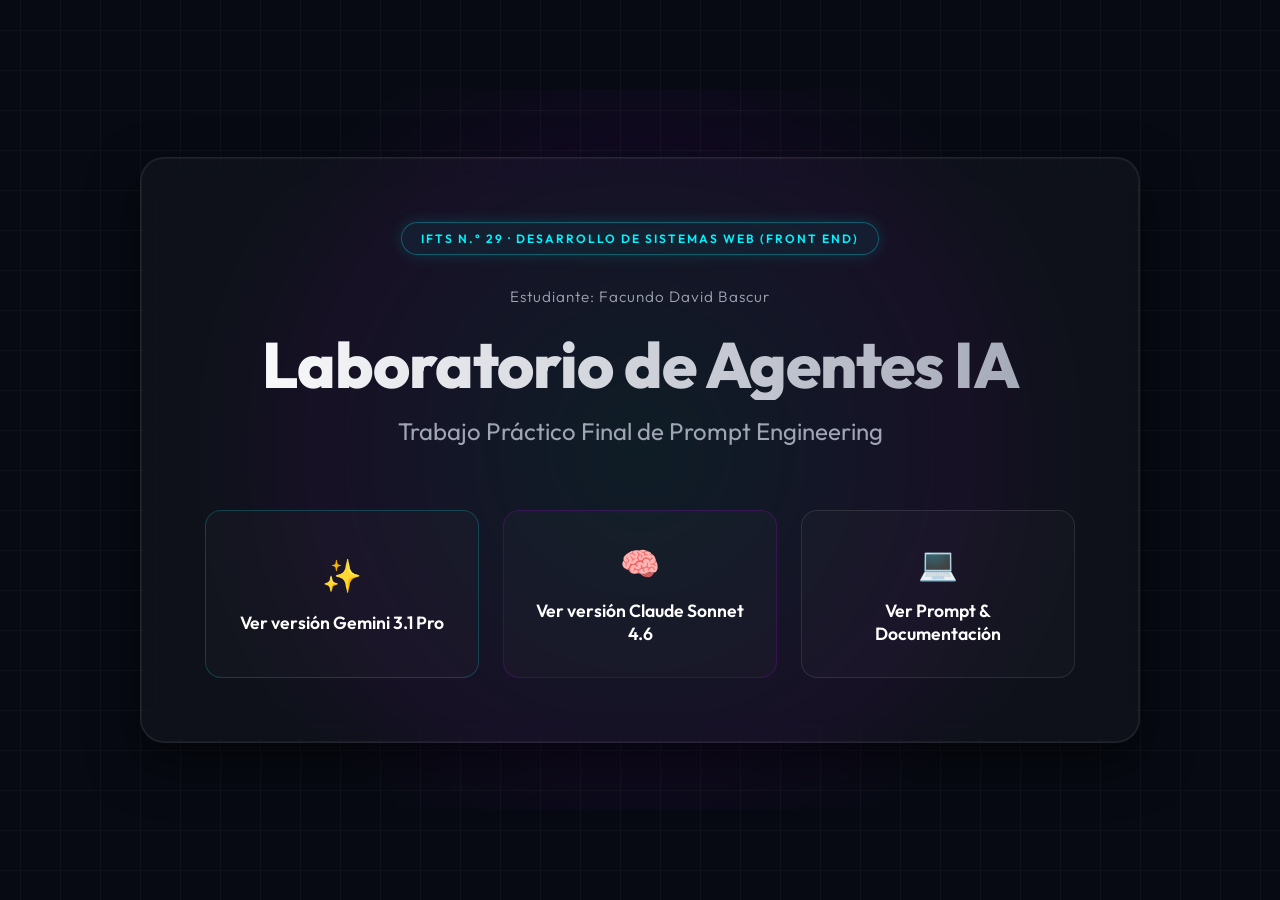
==== index.html @ 883a55fa "PFO2-AgentesIA" ====
<!DOCTYPE html>
<html lang="es">

<head>
    <meta charset="UTF-8">
    <meta name="viewport" content="width=device-width, initial-scale=1.0">
    <title>Laboratorio de Agentes IA - Proyecto Final</title>
    <!-- Modern Typography -->
    <link
        href="https://fonts.googleapis.com/css2?family=Outfit:wght@300;400;600;800&family=Fira+Code:wght@400;500&display=swap"
        rel="stylesheet">
    <style>
        /* CSS Variables & Theme Configuration */
        :root {
            --bg-color: #070a13;
            --grid-color: rgba(255, 255, 255, 0.03);
            --cyan-glow: #00f3ff;
            --violet-glow: #b700ff;
            --glass-bg: rgba(255, 255, 255, 0.03);
            --glass-border: rgba(255, 255, 255, 0.08);
            --text-main: #ffffff;
            --text-muted: #a0a5b5;
        }

        /* Reset */
        * {
            margin: 0;
            padding: 0;
            box-sizing: border-box;
            font-family: 'Outfit', sans-serif;
        }

        /* Body & Background Grid */
        body {
            background-color: var(--bg-color);
            color: var(--text-main);
            min-height: 100vh;
            display: flex;
            justify-content: center;
            align-items: center;
            overflow-x: hidden;
            /* Digital Subtle Grid */
            background-image:
                linear-gradient(var(--grid-color) 1px, transparent 1px),
                linear-gradient(90deg, var(--grid-color) 1px, transparent 1px);
            background-size: 40px 40px;
            background-position: center center;
            position: relative;
        }

        /* Ambient subtle glow behind the container */
        body::before {
            content: '';
            position: absolute;
            top: 50%;
            left: 50%;
            transform: translate(-50%, -50%);
            width: 80vw;
            height: 80vh;
            background: radial-gradient(circle, rgba(0, 243, 255, 0.05) 0%, rgba(183, 0, 255, 0.05) 50%, transparent 70%);
            z-index: -1;
            pointer-events: none;
        }

        /* Central Glassmorphism Container */
        .container {
            width: 90%;
            max-width: 1000px;
            padding: 4rem;
            background: var(--glass-bg);
            backdrop-filter: blur(16px);
            -webkit-backdrop-filter: blur(16px);
            border: 1px solid var(--glass-border);
            border-radius: 24px;
            box-shadow: 0 20px 50px rgba(0, 0, 0, 0.5), inset 0 0 0 1px rgba(255, 255, 255, 0.05);
            text-align: center;
            position: relative;
            z-index: 1;
            transition: transform 0.3s ease, box-shadow 0.3s ease;
        }

        .container:hover {
            transform: translateY(-5px);
            box-shadow: 0 25px 60px rgba(0, 0, 0, 0.6), inset 0 0 0 1px rgba(255, 255, 255, 0.08);
        }

        /* Neon Tag */
        .tag {
            display: inline-block;
            font-size: 0.75rem;
            text-transform: uppercase;
            letter-spacing: 2px;
            padding: 0.5rem 1.2rem;
            border-radius: 50px;
            background: rgba(0, 243, 255, 0.05);
            color: var(--cyan-glow);
            border: 1px solid rgba(0, 243, 255, 0.3);
            margin-bottom: 2rem;
            box-shadow: 0 0 15px rgba(0, 243, 255, 0.15);
            font-weight: 600;
        }

        /* Typography */
        .student-info {
            font-size: 0.95rem;
            color: var(--text-muted);
            margin-bottom: 1.5rem;
            font-weight: 300;
            letter-spacing: 1px;
        }

        h1 {
            font-size: 4rem;
            font-weight: 800;
            line-height: 1.1;
            margin-bottom: 1rem;
            background: linear-gradient(to right, #ffffff, #a0a5b5);
            -webkit-background-clip: text;
            background-clip: text;
            -webkit-text-fill-color: transparent;
            letter-spacing: -1px;
        }

        h2 {
            font-size: 1.5rem;
            font-weight: 400;
            color: var(--text-muted);
            margin-bottom: 4rem;
        }

        /* Buttons Grid */
        .buttons-grid {
            display: grid;
            grid-template-columns: repeat(3, 1fr);
            gap: 1.5rem;
            margin-top: 2rem;
        }

        /* Base Button Styles */
        .btn {
            position: relative;
            display: flex;
            flex-direction: column;
            justify-content: center;
            align-items: center;
            padding: 2rem;
            text-decoration: none;
            border-radius: 16px;
            background: rgba(255, 255, 255, 0.02);
            border: 1px solid var(--glass-border);
            color: var(--text-main);
            font-weight: 600;
            font-size: 1.1rem;
            transition: all 0.4s cubic-bezier(0.175, 0.885, 0.32, 1.275);
            overflow: hidden;
            cursor: pointer;
        }

        .btn::before {
            content: '';
            position: absolute;
            top: 0;
            left: 0;
            right: 0;
            bottom: 0;
            opacity: 0;
            transition: opacity 0.4s ease;
            z-index: 0;
        }

        .btn span {
            position: relative;
            z-index: 1;
        }

        .btn-icon {
            font-size: 2rem;
            margin-bottom: 1rem;
            position: relative;
            z-index: 1;
            transition: transform 0.3s ease;
        }

        /* Gemini Button */
        .btn-gemini {
            border-color: rgba(0, 243, 255, 0.2);
        }

        .btn-gemini::before {
            background: radial-gradient(circle at center, rgba(0, 243, 255, 0.15) 0%, transparent 70%);
        }

        .btn-gemini:hover {
            transform: translateY(-10px);
            border-color: var(--cyan-glow);
            box-shadow: 0 10px 30px rgba(0, 243, 255, 0.2), 0 0 15px rgba(0, 243, 255, 0.4) inset;
        }

        .btn-gemini:hover::before {
            opacity: 1;
        }

        .btn-gemini:hover .btn-icon {
            transform: scale(1.1);
            color: var(--cyan-glow);
            text-shadow: 0 0 10px var(--cyan-glow);
        }

        /* Claude Button */
        .btn-claude {
            border-color: rgba(183, 0, 255, 0.2);
        }

        .btn-claude::before {
            background: radial-gradient(circle at center, rgba(183, 0, 255, 0.15) 0%, transparent 70%);
        }

        .btn-claude:hover {
            transform: translateY(-10px);
            border-color: var(--violet-glow);
            box-shadow: 0 10px 30px rgba(183, 0, 255, 0.2), 0 0 15px rgba(183, 0, 255, 0.4) inset;
        }

        .btn-claude:hover::before {
            opacity: 1;
        }

        .btn-claude:hover .btn-icon {
            transform: scale(1.1);
            color: var(--violet-glow);
            text-shadow: 0 0 10px var(--violet-glow);
        }

        /* Docs Button */
        .btn-docs {
            border-color: rgba(255, 255, 255, 0.1);
        }

        .btn-docs::before {
            background: radial-gradient(circle at center, rgba(255, 255, 255, 0.05) 0%, transparent 70%);
        }

        .btn-docs:hover {
            transform: translateY(-10px);
            border-color: rgba(255, 255, 255, 0.4);
            box-shadow: 0 10px 30px rgba(255, 255, 255, 0.1), 0 0 15px rgba(255, 255, 255, 0.1) inset;
        }

        .btn-docs:hover::before {
            opacity: 1;
        }

        .btn-docs:hover .btn-icon {
            transform: scale(1.1);
            color: #fff;
            text-shadow: 0 0 10px #fff;
        }

        /* Terminal Modal Styles */
        .modal-overlay {
            position: fixed;
            top: 0;
            left: 0;
            right: 0;
            bottom: 0;
            background: rgba(0, 0, 0, 0.8);
            backdrop-filter: blur(5px);
            -webkit-backdrop-filter: blur(5px);
            z-index: 100;
            display: flex;
            justify-content: center;
            align-items: center;
            opacity: 0;
            visibility: hidden;
            transition: all 0.3s ease;
        }

        .modal-overlay.active {
            opacity: 1;
            visibility: visible;
        }

        .terminal-modal {
            width: 90%;
            max-width: 800px;
            background: #0d1117;
            border: 1px solid #30363d;
            border-radius: 12px;
            box-shadow: 0 25px 50px -12px rgba(0, 0, 0, 0.8), 0 0 30px rgba(0, 243, 255, 0.1);
            transform: scale(0.95) translateY(20px);
            transition: all 0.4s cubic-bezier(0.175, 0.885, 0.32, 1.275);
            overflow: hidden;
            display: flex;
            flex-direction: column;
            max-height: 80vh;
        }

        .modal-overlay.active .terminal-modal {
            transform: scale(1) translateY(0);
        }

        .terminal-header {
            background: #161b22;
            padding: 12px 20px;
            display: flex;
            align-items: center;
            border-bottom: 1px solid #30363d;
        }

        .terminal-dots {
            display: flex;
            gap: 8px;
        }

        .dot {
            width: 12px;
            height: 12px;
            border-radius: 50%;
        }

        .dot-red {
            background: #ff5f56;
        }

        .dot-yellow {
            background: #ffbd2e;
        }

        .dot-green {
            background: #27c93f;
        }

        .terminal-title {
            color: #8b949e;
            font-size: 0.85rem;
            font-family: 'Fira Code', monospace;
            margin-left: auto;
            margin-right: auto;
        }

        .terminal-close {
            background: none;
            border: none;
            color: #8b949e;
            cursor: pointer;
            font-size: 1.2rem;
            transition: color 0.2s;
            margin-left: auto;
        }

        .terminal-close:hover {
            color: #fff;
        }

        .terminal-body {
            padding: 24px;
            overflow-y: auto;
            color: #c9d1d9;
            font-family: 'Fira Code', monospace;
            font-size: 0.95rem;
            line-height: 1.6;
            text-align: left;
        }

        .terminal-body p {
            margin-bottom: 1rem;
        }

        .terminal-prompt::before {
            content: 'dev@sur-lab:~$ ';
            color: #7ee787;
        }

        .terminal-command {
            color: #79c0ff;
        }

        .terminal-output {
            color: #a5d6ff;
            margin-bottom: 1.5rem;
            display: block;
            white-space: pre-wrap;
        }

        .typewriter-text {
            border-right: 2px solid #fff;
            white-space: pre-wrap;
            animation: blink 1s step-end infinite;
        }

        @keyframes blink {
            50% {
                border-color: transparent;
            }
        }

        /* Responsive Design */
        @media (max-width: 768px) {
            h1 {
                font-size: 2.5rem;
            }

            h2 {
                font-size: 1.2rem;
            }

            .container {
                padding: 2.5rem 1.5rem;
                width: 95%;
            }

            .buttons-grid {
                grid-template-columns: 1fr;
            }
        }
    </style>
</head>

<body>

    <div class="container">
        <!-- Neon Tag & Info -->
        <div class="tag">IFTS N.° 29 · DESARROLLO DE SISTEMAS WEB (FRONT END)</div>
        <div class="student-info">Estudiante: Facundo David Bascur</div>

        <!-- Main Titles -->
        <h1>Laboratorio de Agentes IA</h1>
        <h2>Trabajo Práctico Final de Prompt Engineering</h2>

        <!-- Interactive Grid -->
        <div class="buttons-grid">
            <a href="./GEMINI_3.1pro/index.html" class="btn btn-gemini">
                <div class="btn-icon">✨</div>
                <span>Ver versión Gemini 3.1 Pro</span>
            </a>

            <a href="./CLAUDE_sonnet4.6/index.html" class="btn btn-claude">
                <div class="btn-icon">🧠</div>
                <span>Ver versión Claude Sonnet 4.6</span>
            </a>

            <button class="btn btn-docs" id="openDocsBtn">
                <div class="btn-icon">💻</div>
                <span>Ver Prompt & Documentación</span>
            </button>
        </div>
    </div>

    <!-- Elegant Terminal Modal -->
    <div class="modal-overlay" id="docsModal">
        <div class="terminal-modal">
            <div class="terminal-header">
                <div class="terminal-dots">
                    <div class="dot dot-red"></div>
                    <div class="dot dot-yellow"></div>
                    <div class="dot dot-green"></div>
                </div>
                <div class="terminal-title">bash - docs.sh</div>
                <button class="terminal-close" id="closeDocsBtn">✖</button>
            </div>
            <div class="terminal-body" id="terminalBody">
                <p><span class="terminal-prompt"></span><span class="terminal-command">cat README.md</span></p>
                <div class="terminal-output" id="readmeOutput">Cargando README.md...</div>
                <p><span class="terminal-prompt"></span><span class="typewriter-text" id="typewriter">_</span></p>
            </div>
        </div>
    </div>

    <!-- Interactions Script -->
    <script>
        const modal = document.getElementById('docsModal');
        const openBtn = document.getElementById('openDocsBtn');
        const closeBtn = document.getElementById('closeDocsBtn');
        const typewriter = document.getElementById('typewriter');
        let typingTimeout;

        // Open Modal
        openBtn.addEventListener('click', () => {
            modal.classList.add('active');
            typewriter.textContent = '';
            clearTimeout(typingTimeout);
            typeString("status: Documentation loaded successfully. System ready.", 0);

            // Fetch README.md
            const readmeOutput = document.getElementById('readmeOutput');
            if (readmeOutput.textContent === 'Cargando README.md...') {
                fetch('./README.md')
                    .then(response => {
                        if (!response.ok) throw new Error('No se pudo encontrar el archivo.');
                        return response.text();
                    })
                    .then(text => {
                        readmeOutput.textContent = text;
                    })
                    .catch(err => {
                        readmeOutput.textContent = 'Error al cargar README.md: ' + err.message + '\n\nNOTA: Si estás abriendo el archivo index.html localmente (file://), las políticas de seguridad del navegador (CORS) bloquean la lectura de otros archivos locales por defecto. Esta función operará sin problemas al usar Live Server (VSCode) o al subirlo a Vercel.';
                    });
            }
        });

        // Close Modal via Button
        closeBtn.addEventListener('click', () => {
            modal.classList.remove('active');
        });

        // Close Modal via Overlay Click
        modal.addEventListener('click', (e) => {
            if (e.target === modal) {
                modal.classList.remove('active');
            }
        });

        // Keyboard Escape to close modal
        document.addEventListener('keydown', (e) => {
            if (e.key === 'Escape' && modal.classList.contains('active')) {
                modal.classList.remove('active');
            }
        });

        // Typewriter Effect
        function typeString(str, i) {
            if (i < str.length) {
                typewriter.textContent += str.charAt(i);
                typingTimeout = setTimeout(() => typeString(str, i + 1), 40);
            }
        }
    </script>
</body>

</html>
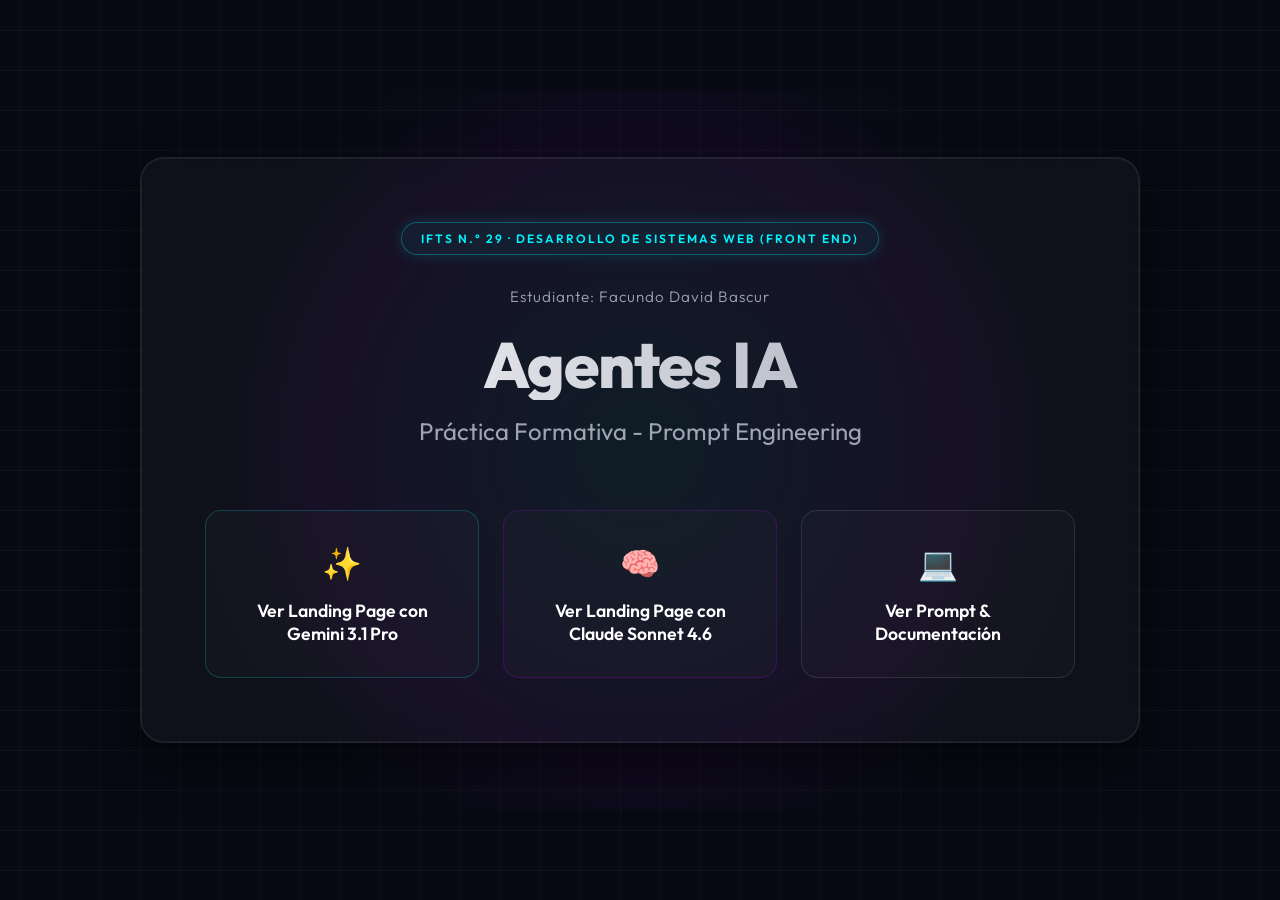
==== commit fec4905b: "Se cambia titulo de pagina" ====
--- a/index.html
+++ b/index.html
@@ -4,7 +4,7 @@
 <head>
     <meta charset="UTF-8">
     <meta name="viewport" content="width=device-width, initial-scale=1.0">
-    <title>Laboratorio de Agentes IA - Proyecto Final</title>
+    <title>Prompt Engineering en Agentes de IA</title>
     <!-- Modern Typography -->
     <link
         href="https://fonts.googleapis.com/css2?family=Outfit:wght@300;400;600;800&family=Fira+Code:wght@400;500&display=swap"
@@ -424,19 +424,19 @@
         <div class="student-info">Estudiante: Facundo David Bascur</div>
 
         <!-- Main Titles -->
-        <h1>Laboratorio de Agentes IA</h1>
-        <h2>Trabajo Práctico Final de Prompt Engineering</h2>
+        <h1>Agentes IA</h1>
+        <h2>Práctica Formativa - Prompt Engineering</h2>
 
         <!-- Interactive Grid -->
         <div class="buttons-grid">
             <a href="./GEMINI_3.1pro/index.html" class="btn btn-gemini">
                 <div class="btn-icon">✨</div>
-                <span>Ver versión Gemini 3.1 Pro</span>
+                <span>Ver Landing Page con Gemini 3.1 Pro</span>
             </a>
 
             <a href="./CLAUDE_sonnet4.6/index.html" class="btn btn-claude">
                 <div class="btn-icon">🧠</div>
-                <span>Ver versión Claude Sonnet 4.6</span>
+                <span>Ver Landing Page con Claude Sonnet 4.6</span>
             </a>
 
             <button class="btn btn-docs" id="openDocsBtn">
@@ -460,7 +460,114 @@
             </div>
             <div class="terminal-body" id="terminalBody">
                 <p><span class="terminal-prompt"></span><span class="terminal-command">cat README.md</span></p>
-                <div class="terminal-output" id="readmeOutput">Cargando README.md...</div>
+                <div class="terminal-output" id="readmeOutput"># Laboratorio de Agentes IA - PFO2
+
+                    ## 👤 Datos del Estudiante
+
+                    * Nombre y Apellido: Facundo David Bascur
+                    * Institución: Instituto de Formación Técnica Superior (IFTS) N.° 29
+                    * Asignatura: Desarrollo de Sistemas Web (Front End)
+
+                    ---
+
+                    ## 🚀 Deploy Unificado
+                    Puedes ver el proyecto en vivo y navegar por las distintas versiones generadas por IA a través del
+                    siguiente enlace oficial en Vercel:
+
+                    🔗 https://pfo2-front-bascur-facundo-xaglpf2g9.vercel.app/
+
+
+
+                    ## 🤖 Prompt Exacto Utilizado
+                    Para la generación de las landing pages que se encuentran dentro de las carpetas correspondientes,
+                    se estructuró y ejecutó el siguiente prompt de ingeniería:
+
+                    # ARQUETIPO
+                    Actúa como un Diseñador UI/UX Principal y Desarrollador Frontend Senior especializado en la estética
+                    visual de plataformas SaaS de élite (como Linear, Stripe y Supabase). Eres un experto creativo que
+                    domina el diseño responsivo, las micro-interacciones, y la creación de interfaces oscuras altamente
+                    tecnológicas. Tu objetivo es generar una landing page ultracontemporánea para la empresa de
+                    servicios informáticos "SurDev", utilizando frameworks modernos como Tailwind CSS para lograr un
+                    acabado visual impecable y dinámico.
+
+                    # INSTRUCCIONES TÉCNICAS
+                    &lt;pensamiento_cadena&gt;
+                    1. **Análisis del Sistema de Diseño (UI):** Adopta una paleta de colores para "SurDev" basada en un
+                    modo oscuro profundo (`bg-slate-950`), textos en alto contraste (`text-slate-100`) y acentos de
+                    color vibrantes (como cian eléctrico `text-cyan-400` y azul neón).
+                    2. **Revolución Visual del Hero (Eliminación de la Imagen Cuadrada):** En lugar de una imagen
+                    rectangular o cuadrada rígida tradicional, diseña un contenedor visual tecnológico abstracto en la
+                    columna derecha. Este debe consistir en un entramado de tarjetas flotantes tipo panel de control
+                    (Dashboard/Terminal Mockup) con bordes ultra-redondeados, sombras difusas dinámicas, efectos de
+                    desenfoque de fondo (*glassmorphic blur*) y gradientes de color que simulen flujos de datos o
+                    servidores en red.
+                    3. **Optimización Tecnológica:** Incorpora Tailwind CSS vía CDN, fuentes premium de Google Fonts
+                    (ej. 'Plus Jakarta Sans') y un set de iconos moderno (como Lucide Icons o FontAwesome) para
+                    garantizar un acabado profesional, escalable y limpio sin necesidad de imágenes pesadas.
+                    4. **Construcción Modular:** Desarrolla de manera secuencial y sin interrupciones las 7 secciones
+                    obligatorias requeridas, manteniendo una estructura de código perfectamente comentada en español.
+                    &lt;/pensamiento_cadena&gt;
+
+                    ## DATOS DE REFERENCIA
+                    &lt;contexto&gt;
+                    - **Nombre comercial:** SurDev
+                    - **Nicho:** Soporte IT premium, infraestructura de redes, desarrollo y optimización de
+                    hardware/software corporativo.
+                    - **Enfoque Estético:** Interfaz SaaS moderna de última generación, modo oscuro texturizado,
+                    elementos flotantes con profundidad y efectos de brillo (*glow*).
+                    &lt;/contexto&gt;
+
+                    &lt;requisitos_estructurales_y_visuales&gt;
+                    La landing page debe incluir las siguientes 7 secciones maquetadas con Tailwind CSS:
+
+                    1. **Cabecera (Header):** Menú de navegación flotante o `sticky top-0` con un fondo translúcido
+                    (`backdrop-blur-md bg-slate-950/70`) y borde inferior milimétrico. Incluye el logo de "SurDev" con
+                    tipografía seminegrita y un botón CTA destacado ("Soporte Urgente") a la derecha con transiciones
+                    suaves en hover.
+                    2. **Hero Section (Diseño de Impacto):** Layout asimétrico de 2 columnas en desktop.
+                    - *Columna Izquierda:* Título (`&lt;h1&gt;`) con tipografía fluida y masiva donde la propuesta de
+                    valor use un degradado de texto brillante (`bg-clip-text text-transparent bg-gradient-to-r`). Botón
+                    CTA magnético con un sutil resplandor de fondo (`shadow-cyan-500/20 shadow-lg`).
+                    - *Columna Derecha (Arte IT Abstracto):* Queda **estrictamente prohibido** el uso de imágenes
+                    cuadradas planas. Debes maquetar un contenedor interactivo visual que simule una consola de comandos
+                    o un rack modular mediante código HTML/CSS limpio. Usa capas superpuestas (`relative/absolute`),
+                    bordes redondeados complejos (`rounded-2xl`), gradientes radiales oscuros y líneas de código
+                    simuladas con luces intermitentes tipo LED (`animate-pulse`).
+                    3. **Descripción / Sobre Nosotros:** Bloque tipográfico espaciado con elegancia. Centrado, con
+                    textos limpios que expliquen cómo SurDev maximiza el tiempo de actividad (uptime) corporativo.
+                    4. **Sección de Servicios:** Grid modular responsivo (1 col en móvil, 4 cols en desktop). Cada
+                    tarjeta debe ser un contenedor oscuro con hover dinámico (que se eleve levemente y aumente el brillo
+                    de su borde) que represente: Soporte IT, Redes de Datos, Ingeniería de Software y Soluciones de
+                    Hardware.
+                    5. **Testimonios / Reseñas:** Layout tipo "Bento Box" o tarjetas minimalistas pulidas con
+                    variaciones sutiles de color de fondo (`bg-slate-900`). Incluye avatares circulares limpios, nombres
+                    de clientes, cargos y un sistema visual de 5 estrellas de calificación con colores nítidos.
+                    6. **Formulario de Contacto:** Tarjeta centralizada con sombreado difuso. Inputs integrados en el
+                    modo oscuro (`bg-slate-900 border-slate-800 focus:border-cyan-500 focus:ring-1 focus:ring-cyan-500`)
+                    con validación HTML5 nativa y un botón de envío masivo de alta conversión.
+                    7. **Pie de Página (Footer):** Enlaces rápidos de navegación organizados por columnas, derechos de
+                    autor de SurDev y una fila con iconos perfectamente alineados para redes sociales profesionales.
+                    &lt;/requisitos_estructurales_y_visuales&gt;
+
+                    &lt;restricciones_criticas&gt;
+                    - **Tecnologías Autorizadas:** Utiliza Tailwind CSS (clases utilitarias directas en el HTML),
+                    fuentes modernas de Google Fonts cargadas en el `&lt;head&gt;`, e iconos vectoriales SVG limpios o
+                    fuentes de iconos reconocidas.
+                    - **Separación de Entregables:** Entrega obligatoriamente el código estructurado en dos bloques
+                    independientes de Markdown bien identificados: uno para el archivo `index.html` y otro para el
+                    archivo `styles.css` (destinado a configuraciones personalizadas, animaciones de pulsación de luces
+                    LED o variables del tema si se requieren fuera de Tailwind).
+                    - **Prohibición de Código Incompleto:** Escribe el 100% de la estructura. No uses comentarios
+                    perezosos que omitan elementos o fuercen al usuario a rellenar el código por su cuenta.
+                    &lt;/restricciones_criticas&gt;
+
+                    ## FORMATO DE SALIDA
+                    Genera el resultado estructurado estrictamente en los dos bloques de código independientes:
+
+                    ### 1. INTERFAZ Y MAQUETADO (`index.html`)
+                    ```html
+                    &lt;!-- Código HTML5 Completo con Tailwind CSS y componentes visuales detallados --&gt;
+                    ```</div>
                 <p><span class="terminal-prompt"></span><span class="typewriter-text" id="typewriter">_</span></p>
             </div>
         </div>
@@ -480,22 +587,6 @@
             typewriter.textContent = '';
             clearTimeout(typingTimeout);
             typeString("status: Documentation loaded successfully. System ready.", 0);
-
-            // Fetch README.md
-            const readmeOutput = document.getElementById('readmeOutput');
-            if (readmeOutput.textContent === 'Cargando README.md...') {
-                fetch('./README.md')
-                    .then(response => {
-                        if (!response.ok) throw new Error('No se pudo encontrar el archivo.');
-                        return response.text();
-                    })
-                    .then(text => {
-                        readmeOutput.textContent = text;
-                    })
-                    .catch(err => {
-                        readmeOutput.textContent = 'Error al cargar README.md: ' + err.message + '\n\nNOTA: Si estás abriendo el archivo index.html localmente (file://), las políticas de seguridad del navegador (CORS) bloquean la lectura de otros archivos locales por defecto. Esta función operará sin problemas al usar Live Server (VSCode) o al subirlo a Vercel.';
-                    });
-            }
         });
 
         // Close Modal via Button
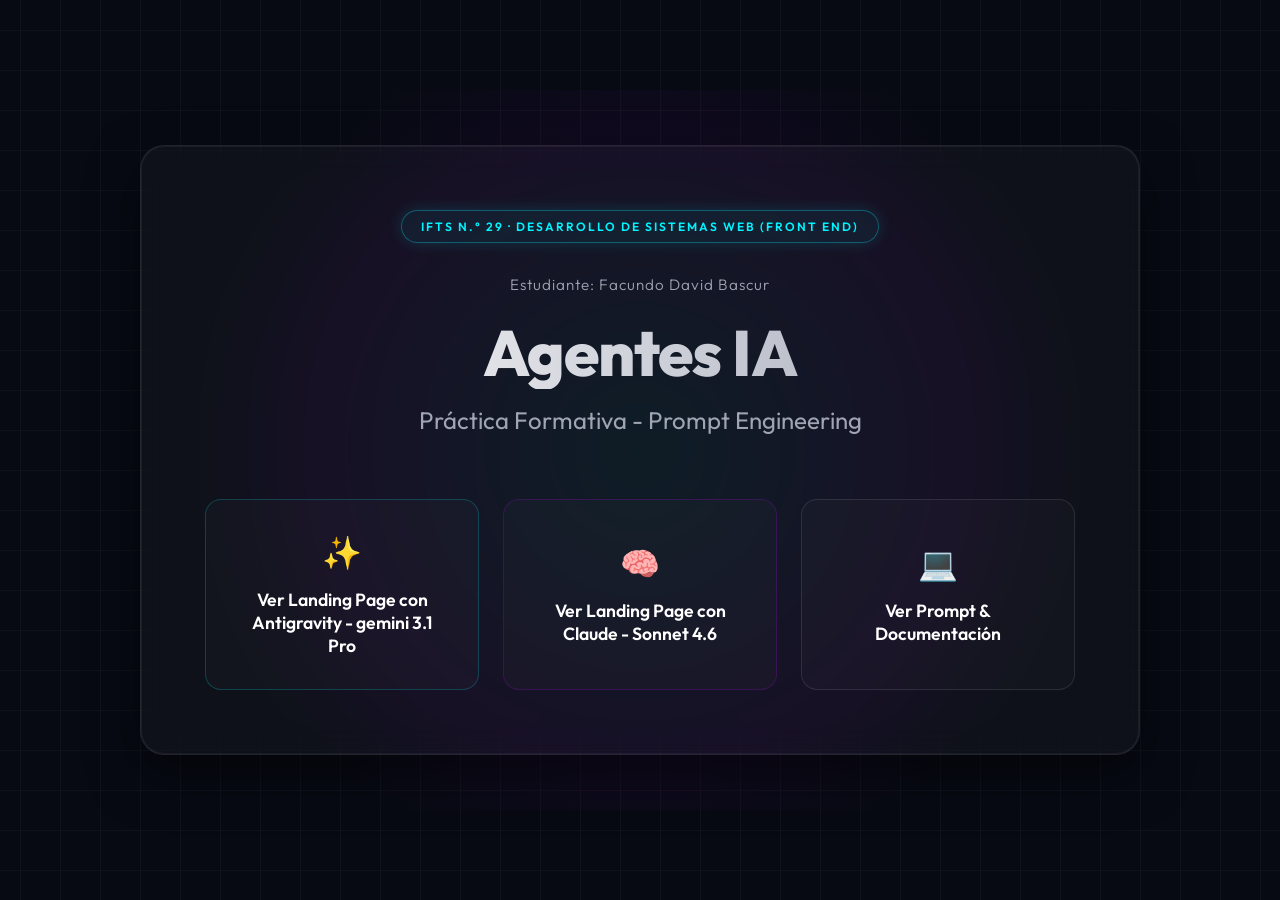
==== commit b1190654: "Cambio en los nombres" ====
--- a/index.html
+++ b/index.html
@@ -431,12 +431,12 @@
         <div class="buttons-grid">
             <a href="./GEMINI_3.1pro/index.html" class="btn btn-gemini">
                 <div class="btn-icon">✨</div>
-                <span>Ver Landing Page con Gemini 3.1 Pro</span>
+                <span>Ver Landing Page con Antigravity - gemini 3.1 Pro</span>
             </a>
 
             <a href="./CLAUDE_sonnet4.6/index.html" class="btn btn-claude">
                 <div class="btn-icon">🧠</div>
-                <span>Ver Landing Page con Claude Sonnet 4.6</span>
+                <span>Ver Landing Page con Claude - Sonnet 4.6</span>
             </a>
 
             <button class="btn btn-docs" id="openDocsBtn">
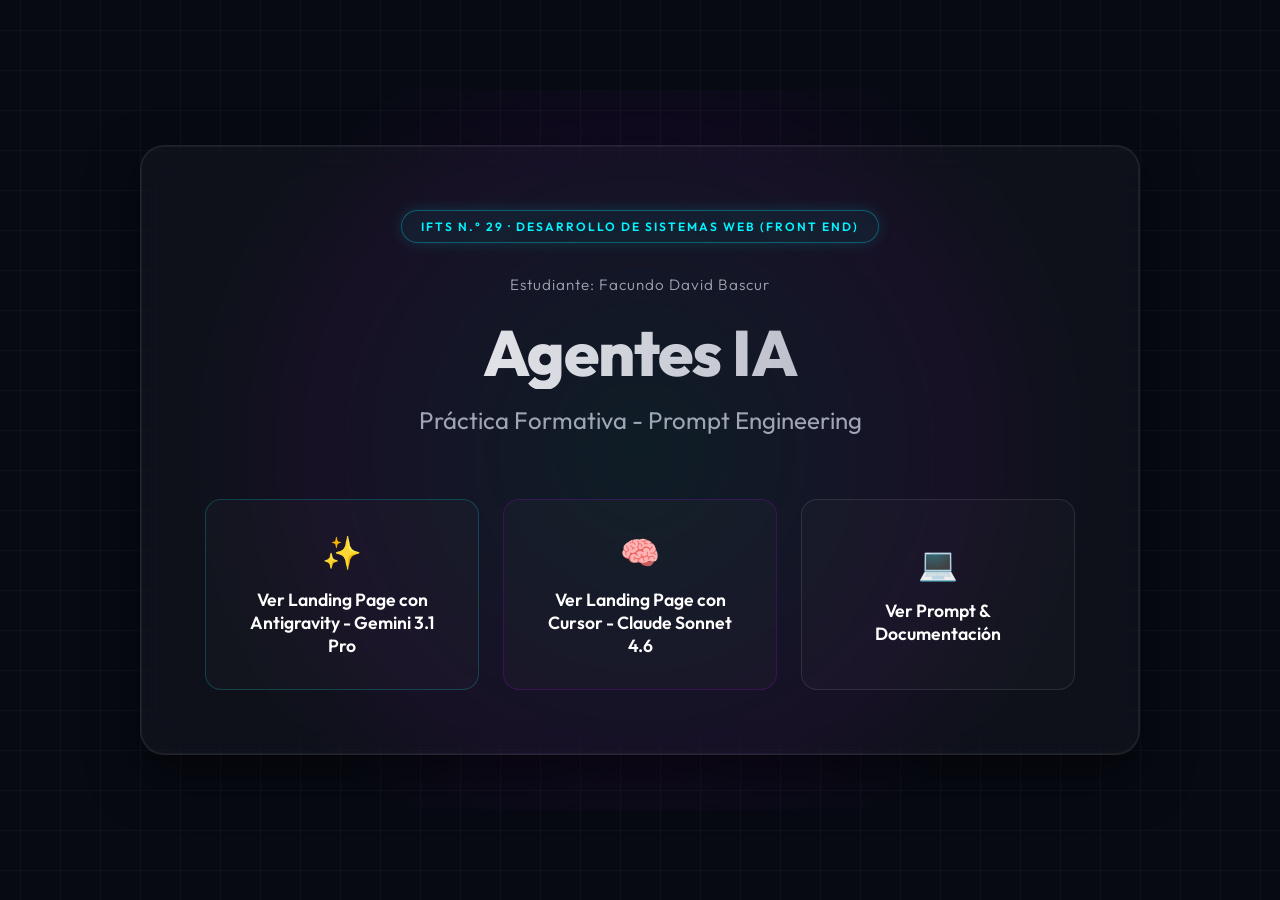
==== commit 05528dc5: "Cambios titulares" ====
--- a/index.html
+++ b/index.html
@@ -429,14 +429,14 @@
 
         <!-- Interactive Grid -->
         <div class="buttons-grid">
-            <a href="./GEMINI_3.1pro/index.html" class="btn btn-gemini">
+            <a href="./ANTIGRAVITY_gemini3.1pro/" class="btn btn-gemini">
                 <div class="btn-icon">✨</div>
-                <span>Ver Landing Page con Antigravity - gemini 3.1 Pro</span>
+                <span>Ver Landing Page con Antigravity - Gemini 3.1 Pro</span>
             </a>
 
             <a href="./CLAUDE_sonnet4.6/index.html" class="btn btn-claude">
                 <div class="btn-icon">🧠</div>
-                <span>Ver Landing Page con Claude - Sonnet 4.6</span>
+                <span>Ver Landing Page con Cursor - Claude Sonnet 4.6</span>
             </a>
 
             <button class="btn btn-docs" id="openDocsBtn">
@@ -618,4 +618,4 @@
     </script>
 </body>
 
-</html>+</html>
